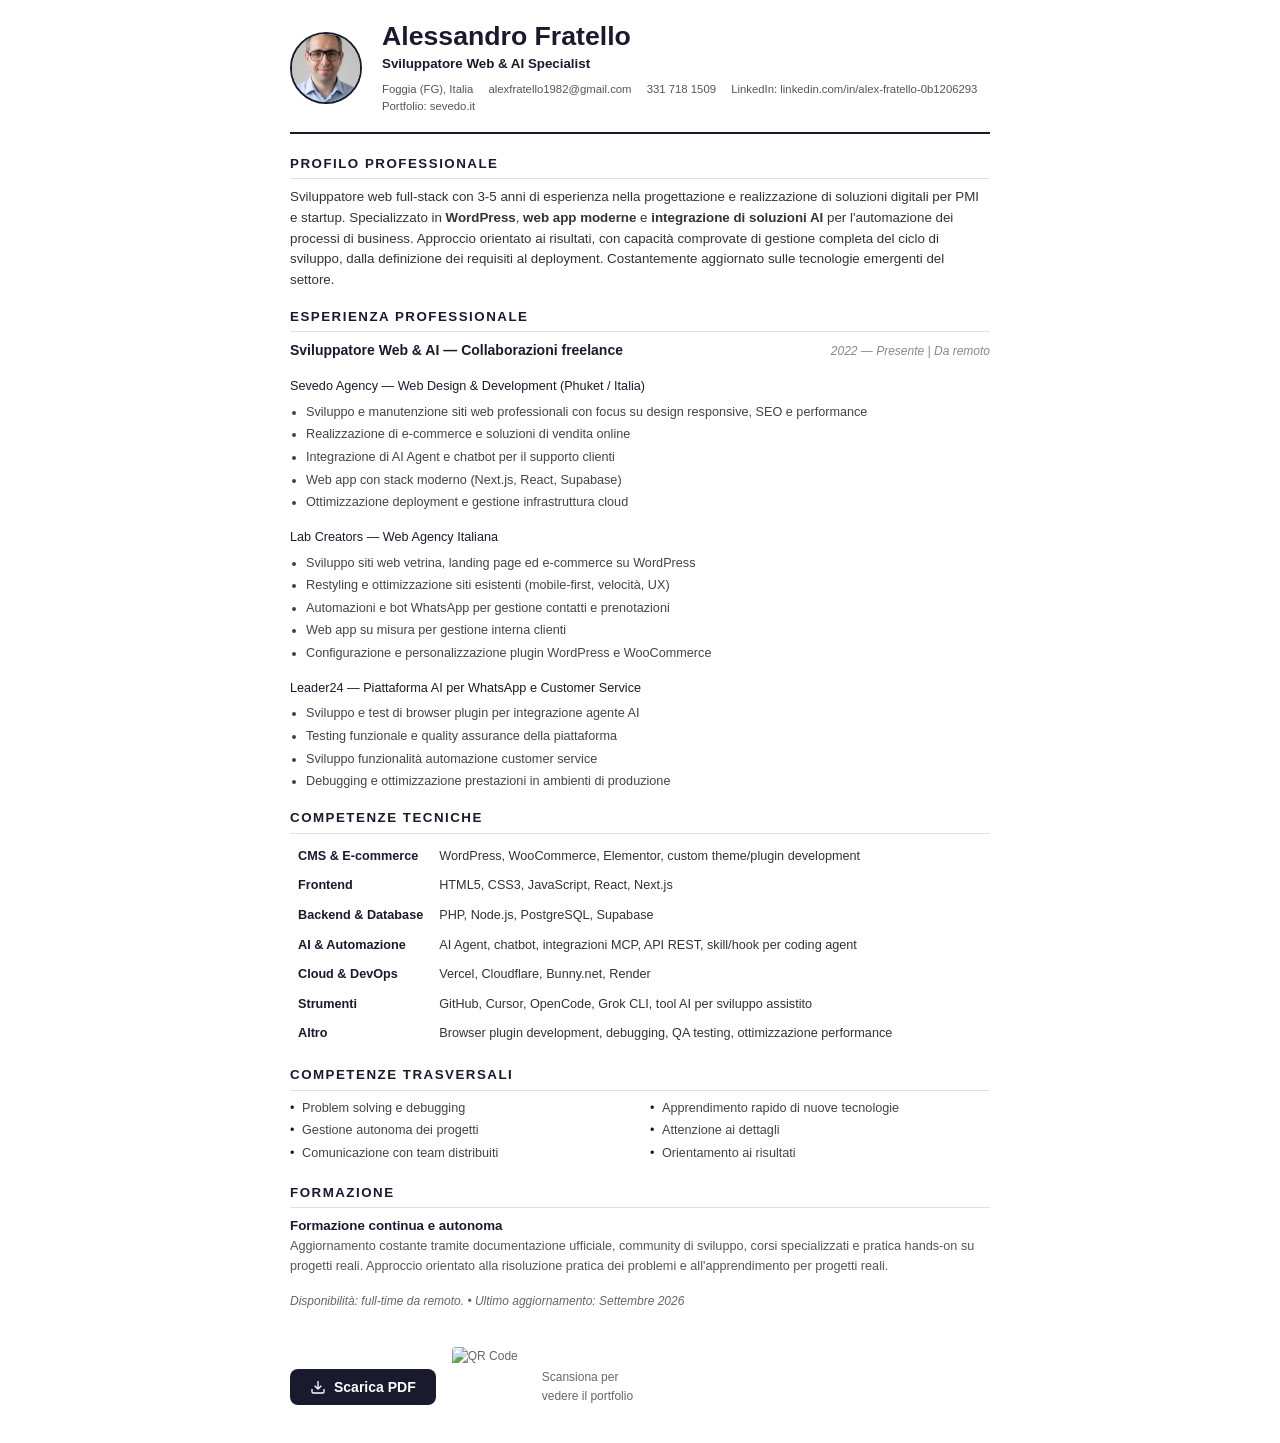
==== alessandro_fratello/index.html @ cdcc9c7d "Restructure repo to match server directory layout" ====
<!DOCTYPE html>
<html lang="it">
<head>
    <meta charset="UTF-8">
    <meta name="viewport" content="width=device-width, initial-scale=1.0">
    <title>CV — Alessandro Fratello</title>
    <link rel="icon" href="data:image/svg+xml,<svg xmlns='http://www.w3.org/2000/svg' viewBox='0 0 100 100'><circle cx='50' cy='50' r='46' fill='%2313273f'/><text x='50' y='58' text-anchor='middle' font-family='system-ui,sans-serif' font-size='36' font-weight='700' fill='%23f8fafc'>AF</text></svg>">
    <style>
        @page { margin: 1.5cm; size: A4; }
        * { margin: 0; padding: 0; box-sizing: border-box; }

        body {
            font-family: -apple-system, BlinkMacSystemFont, 'Segoe UI', Inter, Roboto, sans-serif;
            font-size: 10.5pt;
            line-height: 1.55;
            color: #1a1a2e;
            background: #fff;
        }

        .page {
            max-width: 700px;
            margin: 0 auto;
            padding: 20px 0;
        }

        /* Header */
        .header {
            display: flex;
            align-items: center;
            gap: 20px;
            margin-bottom: 20px;
            padding-bottom: 16px;
            border-bottom: 2px solid #1a1a2e;
        }

        .header-photo {
            width: 72px;
            height: 72px;
            border-radius: 50%;
            object-fit: cover;
            border: 2px solid #1a1a2e;
            flex-shrink: 0;
        }

        .header-info h1 {
            font-size: 20pt;
            font-weight: 700;
            color: #1a1a2e;
            line-height: 1.2;
        }

        .header-info .role {
            font-size: 10pt;
            color: #1a1a2e;
            font-weight: 600;
            margin-top: 2px;
        }

        .header-info .contact {
            font-size: 8.5pt;
            color: #555;
            margin-top: 6px;
        }

        .header-info .contact span {
            margin-right: 12px;
        }

        /* Section */
        .section {
            margin-bottom: 16px;
        }

        .section-title {
            font-size: 10pt;
            font-weight: 700;
            text-transform: uppercase;
            letter-spacing: 1.5px;
            color: #1a1a2e;
            margin-bottom: 8px;
            padding-bottom: 4px;
            border-bottom: 1px solid #e0e0e0;
        }

        /* Profile */
        .profile {
            font-size: 10pt;
            color: #333;
        }

        /* Experience */
        .exp-item {
            margin-bottom: 14px;
        }

        .exp-header {
            display: flex;
            justify-content: space-between;
            align-items: baseline;
            flex-wrap: wrap;
        }

        .exp-title {
            font-size: 10.5pt;
            font-weight: 600;
            color: #1a1a2e;
        }

        .exp-date {
            font-size: 9pt;
            color: #888;
            font-style: italic;
        }

        .exp-company {
            font-size: 9.5pt;
            color: #1a1a2e;
            font-weight: 500;
            margin-top: 1px;
        }

        .exp-desc {
            margin-top: 6px;
        }

        .exp-desc li {
            font-size: 9.5pt;
            color: #444;
            margin-bottom: 3px;
            margin-left: 16px;
        }

        /* Skills */
        .skills-table {
            width: 100%;
            border-collapse: collapse;
            font-size: 9.5pt;
        }

        .skills-table td {
            padding: 5px 8px;
            vertical-align: top;
        }

        .skills-table td:first-child {
            font-weight: 600;
            color: #1a1a2e;
            width: 140px;
            white-space: nowrap;
        }

        .skills-table td:last-child {
            color: #333;
        }

        /* Soft skills */
        .soft-list {
            list-style: none;
            columns: 2;
            column-gap: 20px;
        }

        .soft-list li {
            font-size: 9.5pt;
            color: #444;
            margin-bottom: 3px;
            padding-left: 12px;
            position: relative;
        }

        .soft-list li::before {
            content: "•";
            color: #1a1a2e;
            position: absolute;
            left: 0;
        }

        /* Education */
        .edu-item {
            margin-bottom: 6px;
        }

        .edu-title {
            font-size: 10pt;
            font-weight: 600;
            color: #1a1a2e;
        }

        .edu-desc {
            font-size: 9.5pt;
            color: #555;
        }

        /* Notes */
        .notes {
            font-size: 9pt;
            color: #666;
            font-style: italic;
            margin-top: 12px;
        }

        @media print {
            body { background: #fff; }
            .page { padding: 0; }
            .no-print { display: none !important; }
        }

        .download-bar {
            max-width: 700px;
            margin: 0 auto;
            padding: 16px 0;
            display: flex;
            align-items: center;
            gap: 16px;
            flex-wrap: wrap;
        }
        .btn-download {
            display: inline-flex;
            align-items: center;
            gap: 8px;
            padding: 10px 20px;
            background: #1a1a2e;
            color: #fff;
            border: none;
            border-radius: 8px;
            font-size: 14px;
            font-weight: 600;
            cursor: pointer;
            transition: background .2s;
        }
        .btn-download:hover { background: #333; }
        .btn-download svg { width: 16px; height: 16px; }
        .qr-box {
            display: flex;
            align-items: center;
            gap: 10px;
            font-size: 12px;
            color: #666;
        }
        .qr-box img { width: 80px; height: 80px; border-radius: 4px; }
    </style>
</head>
<body>
    <div class="page">

        <!-- Header -->
        <div class="header">
            <img src="foto_alex_sq.jpg" alt="Alessandro Fratello" class="header-photo">
            <div class="header-info">
                <h1>Alessandro Fratello</h1>
                <div class="role">Sviluppatore Web & AI Specialist</div>
                <div class="contact">
                    <span>Foggia (FG), Italia</span>
                    <span>alexfratello1982@gmail.com</span>
                    <span>331 718 1509</span>
                    <span>LinkedIn: linkedin.com/in/alex-fratello-0b1206293</span>
                    <span>Portfolio: sevedo.it</span>
                </div>
            </div>
        </div>

        <!-- Profile -->
        <div class="section">
            <div class="section-title">Profilo Professionale</div>
            <div class="profile">
                Sviluppatore web full-stack con 3-5 anni di esperienza nella progettazione e realizzazione di soluzioni digitali per PMI e startup. Specializzato in <strong>WordPress</strong>, <strong>web app moderne</strong> e <strong>integrazione di soluzioni AI</strong> per l'automazione dei processi di business. Approccio orientato ai risultati, con capacità comprovate di gestione completa del ciclo di sviluppo, dalla definizione dei requisiti al deployment. Costantemente aggiornato sulle tecnologie emergenti del settore.
            </div>
        </div>

        <!-- Experience -->
        <div class="section">
            <div class="section-title">Esperienza Professionale</div>

            <div class="exp-item">
                <div class="exp-header">
                    <div class="exp-title">Sviluppatore Web & AI — Collaborazioni freelance</div>
                    <div class="exp-date">2022 — Presente | Da remoto</div>
                </div>
            </div>

            <div class="exp-item">
                <div class="exp-header">
                    <div class="exp-company">Sevedo Agency — Web Design & Development (Phuket / Italia)</div>
                </div>
                <ul class="exp-desc">
                    <li>Sviluppo e manutenzione siti web professionali con focus su design responsive, SEO e performance</li>
                    <li>Realizzazione di e-commerce e soluzioni di vendita online</li>
                    <li>Integrazione di AI Agent e chatbot per il supporto clienti</li>
                    <li>Web app con stack moderno (Next.js, React, Supabase)</li>
                    <li>Ottimizzazione deployment e gestione infrastruttura cloud</li>
                </ul>
            </div>

            <div class="exp-item">
                <div class="exp-header">
                    <div class="exp-company">Lab Creators — Web Agency Italiana</div>
                </div>
                <ul class="exp-desc">
                    <li>Sviluppo siti web vetrina, landing page ed e-commerce su WordPress</li>
                    <li>Restyling e ottimizzazione siti esistenti (mobile-first, velocità, UX)</li>
                    <li>Automazioni e bot WhatsApp per gestione contatti e prenotazioni</li>
                    <li>Web app su misura per gestione interna clienti</li>
                    <li>Configurazione e personalizzazione plugin WordPress e WooCommerce</li>
                </ul>
            </div>

            <div class="exp-item">
                <div class="exp-header">
                    <div class="exp-company">Leader24 — Piattaforma AI per WhatsApp e Customer Service</div>
                </div>
                <ul class="exp-desc">
                    <li>Sviluppo e test di browser plugin per integrazione agente AI</li>
                    <li>Testing funzionale e quality assurance della piattaforma</li>
                    <li>Sviluppo funzionalità automazione customer service</li>
                    <li>Debugging e ottimizzazione prestazioni in ambienti di produzione</li>
                </ul>
            </div>
        </div>

        <!-- Skills -->
        <div class="section">
            <div class="section-title">Competenze Tecniche</div>
            <table class="skills-table">
                <tr>
                    <td>CMS & E-commerce</td>
                    <td>WordPress, WooCommerce, Elementor, custom theme/plugin development</td>
                </tr>
                <tr>
                    <td>Frontend</td>
                    <td>HTML5, CSS3, JavaScript, React, Next.js</td>
                </tr>
                <tr>
                    <td>Backend & Database</td>
                    <td>PHP, Node.js, PostgreSQL, Supabase</td>
                </tr>
                <tr>
                    <td>AI & Automazione</td>
                    <td>AI Agent, chatbot, integrazioni MCP, API REST, skill/hook per coding agent</td>
                </tr>
                <tr>
                    <td>Cloud & DevOps</td>
                    <td>Vercel, Cloudflare, Bunny.net, Render</td>
                </tr>
                <tr>
                    <td>Strumenti</td>
                    <td>GitHub, Cursor, OpenCode, Grok CLI, tool AI per sviluppo assistito</td>
                </tr>
                <tr>
                    <td>Altro</td>
                    <td>Browser plugin development, debugging, QA testing, ottimizzazione performance</td>
                </tr>
            </table>
        </div>

        <!-- Soft Skills -->
        <div class="section">
            <div class="section-title">Competenze Trasversali</div>
            <ul class="soft-list">
                <li>Problem solving e debugging</li>
                <li>Gestione autonoma dei progetti</li>
                <li>Comunicazione con team distribuiti</li>
                <li>Apprendimento rapido di nuove tecnologie</li>
                <li>Attenzione ai dettagli</li>
                <li>Orientamento ai risultati</li>
            </ul>
        </div>

        <!-- Education -->
        <div class="section">
            <div class="section-title">Formazione</div>
            <div class="edu-item">
                <div class="edu-title">Formazione continua e autonoma</div>
                <div class="edu-desc">Aggiornamento costante tramite documentazione ufficiale, community di sviluppo, corsi specializzati e pratica hands-on su progetti reali. Approccio orientato alla risoluzione pratica dei problemi e all'apprendimento per progetti reali.</div>
            </div>
        </div>

        <!-- Notes -->
        <div class="notes">
            Disponibilità: full-time da remoto. &bull; Ultimo aggiornamento: Settembre 2026
        </div>

    </div>

    <!-- Download bar + QR (no-print) -->
    <div class="download-bar no-print">
        <button class="btn-download" onclick="window.print()">
            <svg viewBox="0 0 24 24" fill="none" stroke="currentColor" stroke-width="2"><path d="M21 15v4a2 2 0 01-2 2H5a2 2 0 01-2-2v-4"/><polyline points="7 10 12 15 17 10"/><line x1="12" y1="15" x2="12" y2="3"/></svg>
            Scarica PDF
        </button>
        <div class="qr-box">
            <img id="qr-img" src="" alt="QR Code">
            <span>Scansiona per<br>vedere il portfolio</span>
        </div>
    </div>

    <script>
    // QR points to portfolio for online version
    document.getElementById('qr-img').src =
        'https://api.qrserver.com/v1/create-qr-code/?size=160x160&data=' + encodeURIComponent('https://cv.labcreators.it/alessandro_fratello/');
    </script>
</body>
</html>
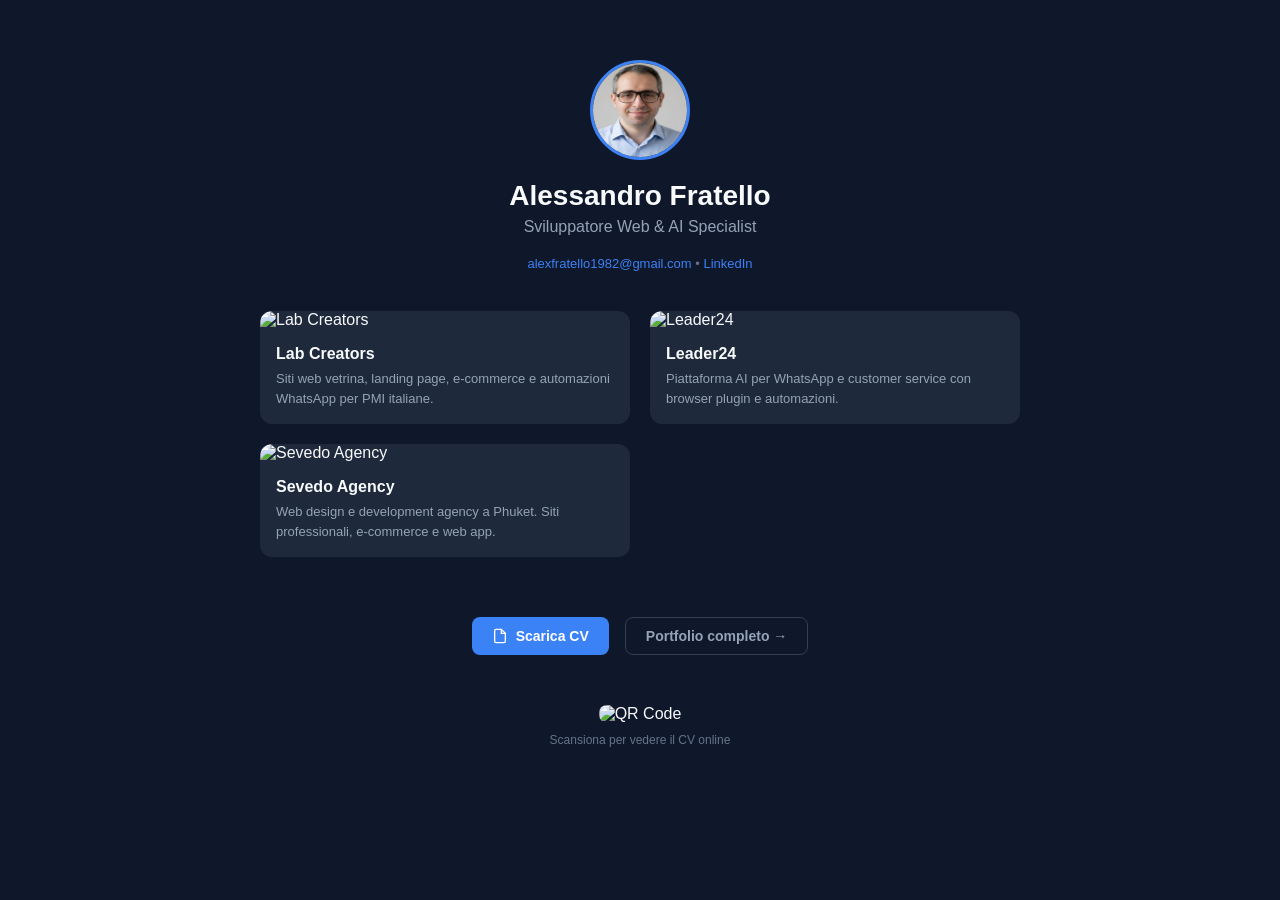
==== commit e68f2158: "Recreate portfolio landing page" ====
--- a/alessandro_fratello/index.html
+++ b/alessandro_fratello/index.html
@@ -3,400 +3,179 @@
 <head>
     <meta charset="UTF-8">
     <meta name="viewport" content="width=device-width, initial-scale=1.0">
-    <title>CV — Alessandro Fratello</title>
+    <title>Alessandro Fratello — Portfolio</title>
     <link rel="icon" href="data:image/svg+xml,<svg xmlns='http://www.w3.org/2000/svg' viewBox='0 0 100 100'><circle cx='50' cy='50' r='46' fill='%2313273f'/><text x='50' y='58' text-anchor='middle' font-family='system-ui,sans-serif' font-size='36' font-weight='700' fill='%23f8fafc'>AF</text></svg>">
     <style>
-        @page { margin: 1.5cm; size: A4; }
         * { margin: 0; padding: 0; box-sizing: border-box; }
-
         body {
             font-family: -apple-system, BlinkMacSystemFont, 'Segoe UI', Inter, Roboto, sans-serif;
-            font-size: 10.5pt;
-            line-height: 1.55;
-            color: #1a1a2e;
-            background: #fff;
+            background: #0f172a;
+            color: #f8fafc;
+            min-height: 100vh;
         }
-
-        .page {
-            max-width: 700px;
-            margin: 0 auto;
-            padding: 20px 0;
+        .hero {
+            text-align: center;
+            padding: 60px 20px 40px;
         }
-
-        /* Header */
-        .header {
-            display: flex;
-            align-items: center;
-            gap: 20px;
-            margin-bottom: 20px;
-            padding-bottom: 16px;
-            border-bottom: 2px solid #1a1a2e;
-        }
-
-        .header-photo {
-            width: 72px;
-            height: 72px;
+        .hero img {
+            width: 100px;
+            height: 100px;
             border-radius: 50%;
-            object-fit: cover;
-            border: 2px solid #1a1a2e;
-            flex-shrink: 0;
-        }
-
-        .header-info h1 {
-            font-size: 20pt;
-            font-weight: 700;
-            color: #1a1a2e;
-            line-height: 1.2;
-        }
-
-        .header-info .role {
-            font-size: 10pt;
-            color: #1a1a2e;
-            font-weight: 600;
-            margin-top: 2px;
-        }
-
-        .header-info .contact {
-            font-size: 8.5pt;
-            color: #555;
-            margin-top: 6px;
-        }
-
-        .header-info .contact span {
-            margin-right: 12px;
-        }
-
-        /* Section */
-        .section {
+            border: 3px solid #3b82f6;
             margin-bottom: 16px;
         }
-
-        .section-title {
-            font-size: 10pt;
+        .hero h1 {
+            font-size: 28px;
             font-weight: 700;
-            text-transform: uppercase;
-            letter-spacing: 1.5px;
-            color: #1a1a2e;
-            margin-bottom: 8px;
-            padding-bottom: 4px;
-            border-bottom: 1px solid #e0e0e0;
-        }
-
-        /* Profile */
-        .profile {
-            font-size: 10pt;
-            color: #333;
-        }
-
-        /* Experience */
-        .exp-item {
-            margin-bottom: 14px;
-        }
-
-        .exp-header {
-            display: flex;
-            justify-content: space-between;
-            align-items: baseline;
-            flex-wrap: wrap;
-        }
-
-        .exp-title {
-            font-size: 10.5pt;
-            font-weight: 600;
-            color: #1a1a2e;
-        }
-
-        .exp-date {
-            font-size: 9pt;
-            color: #888;
-            font-style: italic;
-        }
-
-        .exp-company {
-            font-size: 9.5pt;
-            color: #1a1a2e;
-            font-weight: 500;
-            margin-top: 1px;
-        }
-
-        .exp-desc {
-            margin-top: 6px;
-        }
-
-        .exp-desc li {
-            font-size: 9.5pt;
-            color: #444;
-            margin-bottom: 3px;
-            margin-left: 16px;
-        }
-
-        /* Skills */
-        .skills-table {
-            width: 100%;
-            border-collapse: collapse;
-            font-size: 9.5pt;
-        }
-
-        .skills-table td {
-            padding: 5px 8px;
-            vertical-align: top;
-        }
-
-        .skills-table td:first-child {
-            font-weight: 600;
-            color: #1a1a2e;
-            width: 140px;
-            white-space: nowrap;
-        }
-
-        .skills-table td:last-child {
-            color: #333;
-        }
-
-        /* Soft skills */
-        .soft-list {
-            list-style: none;
-            columns: 2;
-            column-gap: 20px;
-        }
-
-        .soft-list li {
-            font-size: 9.5pt;
-            color: #444;
-            margin-bottom: 3px;
-            padding-left: 12px;
-            position: relative;
-        }
-
-        .soft-list li::before {
-            content: "•";
-            color: #1a1a2e;
-            position: absolute;
-            left: 0;
-        }
-
-        /* Education */
-        .edu-item {
             margin-bottom: 6px;
         }
-
-        .edu-title {
-            font-size: 10pt;
-            font-weight: 600;
-            color: #1a1a2e;
+        .hero .role {
+            font-size: 16px;
+            color: #94a3b8;
+            margin-bottom: 20px;
         }
-
-        .edu-desc {
-            font-size: 9.5pt;
-            color: #555;
+        .hero .contact {
+            font-size: 13px;
+            color: #64748b;
         }
-
-        /* Notes */
-        .notes {
-            font-size: 9pt;
-            color: #666;
-            font-style: italic;
-            margin-top: 12px;
+        .hero .contact a {
+            color: #3b82f6;
+            text-decoration: none;
         }
-
-        @media print {
-            body { background: #fff; }
-            .page { padding: 0; }
-            .no-print { display: none !important; }
+        .projects {
+            max-width: 800px;
+            margin: 0 auto;
+            padding: 0 20px 40px;
+            display: grid;
+            grid-template-columns: 1fr;
+            gap: 20px;
         }
-
-        .download-bar {
-            max-width: 700px;
-            margin: 0 auto;
-            padding: 16px 0;
+        .card {
+            background: #1e293b;
+            border-radius: 12px;
+            overflow: hidden;
+            transition: transform .2s;
+        }
+        .card:hover { transform: translateY(-4px); }
+        .card img {
+            width: 100%;
+            height: 200px;
+            object-fit: cover;
+        }
+        .card-body {
+            padding: 16px;
+        }
+        .card-body h3 {
+            font-size: 16px;
+            margin-bottom: 6px;
+        }
+        .card-body p {
+            font-size: 13px;
+            color: #94a3b8;
+            line-height: 1.5;
+        }
+        .links {
+            text-align: center;
+            padding: 20px;
             display: flex;
-            align-items: center;
+            justify-content: center;
             gap: 16px;
             flex-wrap: wrap;
         }
-        .btn-download {
+        .links a {
             display: inline-flex;
             align-items: center;
             gap: 8px;
             padding: 10px 20px;
-            background: #1a1a2e;
+            background: #3b82f6;
             color: #fff;
-            border: none;
             border-radius: 8px;
+            text-decoration: none;
             font-size: 14px;
             font-weight: 600;
-            cursor: pointer;
             transition: background .2s;
         }
-        .btn-download:hover { background: #333; }
-        .btn-download svg { width: 16px; height: 16px; }
-        .qr-box {
-            display: flex;
-            align-items: center;
-            gap: 10px;
+        .links a:hover { background: #2563eb; }
+        .links a.secondary {
+            background: transparent;
+            border: 1px solid #334155;
+            color: #94a3b8;
+        }
+        .links a.secondary:hover {
+            border-color: #3b82f6;
+            color: #f8fafc;
+        }
+        .qr-section {
+            text-align: center;
+            padding: 30px 20px 60px;
+        }
+        .qr-section img {
+            width: 120px;
+            height: 120px;
+            border-radius: 8px;
+            margin-bottom: 10px;
+        }
+        .qr-section p {
             font-size: 12px;
-            color: #666;
+            color: #64748b;
         }
-        .qr-box img { width: 80px; height: 80px; border-radius: 4px; }
+        @media (min-width: 600px) {
+            .projects { grid-template-columns: 1fr 1fr; }
+        }
     </style>
 </head>
 <body>
-    <div class="page">
 
-        <!-- Header -->
-        <div class="header">
-            <img src="foto_alex_sq.jpg" alt="Alessandro Fratello" class="header-photo">
-            <div class="header-info">
-                <h1>Alessandro Fratello</h1>
-                <div class="role">Sviluppatore Web & AI Specialist</div>
-                <div class="contact">
-                    <span>Foggia (FG), Italia</span>
-                    <span>alexfratello1982@gmail.com</span>
-                    <span>331 718 1509</span>
-                    <span>LinkedIn: linkedin.com/in/alex-fratello-0b1206293</span>
-                    <span>Portfolio: sevedo.it</span>
-                </div>
-            </div>
-        </div>
-
-        <!-- Profile -->
-        <div class="section">
-            <div class="section-title">Profilo Professionale</div>
-            <div class="profile">
-                Sviluppatore web full-stack con 3-5 anni di esperienza nella progettazione e realizzazione di soluzioni digitali per PMI e startup. Specializzato in <strong>WordPress</strong>, <strong>web app moderne</strong> e <strong>integrazione di soluzioni AI</strong> per l'automazione dei processi di business. Approccio orientato ai risultati, con capacità comprovate di gestione completa del ciclo di sviluppo, dalla definizione dei requisiti al deployment. Costantemente aggiornato sulle tecnologie emergenti del settore.
-            </div>
-        </div>
-
-        <!-- Experience -->
-        <div class="section">
-            <div class="section-title">Esperienza Professionale</div>
-
-            <div class="exp-item">
-                <div class="exp-header">
-                    <div class="exp-title">Sviluppatore Web & AI — Collaborazioni freelance</div>
-                    <div class="exp-date">2022 — Presente | Da remoto</div>
-                </div>
-            </div>
-
-            <div class="exp-item">
-                <div class="exp-header">
-                    <div class="exp-company">Sevedo Agency — Web Design & Development (Phuket / Italia)</div>
-                </div>
-                <ul class="exp-desc">
-                    <li>Sviluppo e manutenzione siti web professionali con focus su design responsive, SEO e performance</li>
-                    <li>Realizzazione di e-commerce e soluzioni di vendita online</li>
-                    <li>Integrazione di AI Agent e chatbot per il supporto clienti</li>
-                    <li>Web app con stack moderno (Next.js, React, Supabase)</li>
-                    <li>Ottimizzazione deployment e gestione infrastruttura cloud</li>
-                </ul>
-            </div>
-
-            <div class="exp-item">
-                <div class="exp-header">
-                    <div class="exp-company">Lab Creators — Web Agency Italiana</div>
-                </div>
-                <ul class="exp-desc">
-                    <li>Sviluppo siti web vetrina, landing page ed e-commerce su WordPress</li>
-                    <li>Restyling e ottimizzazione siti esistenti (mobile-first, velocità, UX)</li>
-                    <li>Automazioni e bot WhatsApp per gestione contatti e prenotazioni</li>
-                    <li>Web app su misura per gestione interna clienti</li>
-                    <li>Configurazione e personalizzazione plugin WordPress e WooCommerce</li>
-                </ul>
-            </div>
-
-            <div class="exp-item">
-                <div class="exp-header">
-                    <div class="exp-company">Leader24 — Piattaforma AI per WhatsApp e Customer Service</div>
-                </div>
-                <ul class="exp-desc">
-                    <li>Sviluppo e test di browser plugin per integrazione agente AI</li>
-                    <li>Testing funzionale e quality assurance della piattaforma</li>
-                    <li>Sviluppo funzionalità automazione customer service</li>
-                    <li>Debugging e ottimizzazione prestazioni in ambienti di produzione</li>
-                </ul>
-            </div>
-        </div>
-
-        <!-- Skills -->
-        <div class="section">
-            <div class="section-title">Competenze Tecniche</div>
-            <table class="skills-table">
-                <tr>
-                    <td>CMS & E-commerce</td>
-                    <td>WordPress, WooCommerce, Elementor, custom theme/plugin development</td>
-                </tr>
-                <tr>
-                    <td>Frontend</td>
-                    <td>HTML5, CSS3, JavaScript, React, Next.js</td>
-                </tr>
-                <tr>
-                    <td>Backend & Database</td>
-                    <td>PHP, Node.js, PostgreSQL, Supabase</td>
-                </tr>
-                <tr>
-                    <td>AI & Automazione</td>
-                    <td>AI Agent, chatbot, integrazioni MCP, API REST, skill/hook per coding agent</td>
-                </tr>
-                <tr>
-                    <td>Cloud & DevOps</td>
-                    <td>Vercel, Cloudflare, Bunny.net, Render</td>
-                </tr>
-                <tr>
-                    <td>Strumenti</td>
-                    <td>GitHub, Cursor, OpenCode, Grok CLI, tool AI per sviluppo assistito</td>
-                </tr>
-                <tr>
-                    <td>Altro</td>
-                    <td>Browser plugin development, debugging, QA testing, ottimizzazione performance</td>
-                </tr>
-            </table>
-        </div>
-
-        <!-- Soft Skills -->
-        <div class="section">
-            <div class="section-title">Competenze Trasversali</div>
-            <ul class="soft-list">
-                <li>Problem solving e debugging</li>
-                <li>Gestione autonoma dei progetti</li>
-                <li>Comunicazione con team distribuiti</li>
-                <li>Apprendimento rapido di nuove tecnologie</li>
-                <li>Attenzione ai dettagli</li>
-                <li>Orientamento ai risultati</li>
-            </ul>
-        </div>
-
-        <!-- Education -->
-        <div class="section">
-            <div class="section-title">Formazione</div>
-            <div class="edu-item">
-                <div class="edu-title">Formazione continua e autonoma</div>
-                <div class="edu-desc">Aggiornamento costante tramite documentazione ufficiale, community di sviluppo, corsi specializzati e pratica hands-on su progetti reali. Approccio orientato alla risoluzione pratica dei problemi e all'apprendimento per progetti reali.</div>
-            </div>
-        </div>
-
-        <!-- Notes -->
-        <div class="notes">
-            Disponibilità: full-time da remoto. &bull; Ultimo aggiornamento: Settembre 2026
-        </div>
-
-    </div>
-
-    <!-- Download bar + QR (no-print) -->
-    <div class="download-bar no-print">
-        <button class="btn-download" onclick="window.print()">
-            <svg viewBox="0 0 24 24" fill="none" stroke="currentColor" stroke-width="2"><path d="M21 15v4a2 2 0 01-2 2H5a2 2 0 01-2-2v-4"/><polyline points="7 10 12 15 17 10"/><line x1="12" y1="15" x2="12" y2="3"/></svg>
-            Scarica PDF
-        </button>
-        <div class="qr-box">
-            <img id="qr-img" src="" alt="QR Code">
-            <span>Scansiona per<br>vedere il portfolio</span>
+    <div class="hero">
+        <img src="foto_alex_sq.jpg" alt="Alessandro Fratello">
+        <h1>Alessandro Fratello</h1>
+        <div class="role">Sviluppatore Web & AI Specialist</div>
+        <div class="contact">
+            <a href="mailto:alexfratello1982@gmail.com">alexfratello1982@gmail.com</a> &bull;
+            <a href="https://linkedin.com/in/alex-fratello-0b1206293" target="_blank">LinkedIn</a>
         </div>
     </div>
 
+    <div class="projects">
+        <div class="card">
+            <img src="screenshot_labcreators.jpg" alt="Lab Creators">
+            <div class="card-body">
+                <h3>Lab Creators</h3>
+                <p>Siti web vetrina, landing page, e-commerce e automazioni WhatsApp per PMI italiane.</p>
+            </div>
+        </div>
+        <div class="card">
+            <img src="screenshot_leader24.jpg" alt="Leader24">
+            <div class="card-body">
+                <h3>Leader24</h3>
+                <p>Piattaforma AI per WhatsApp e customer service con browser plugin e automazioni.</p>
+            </div>
+        </div>
+        <div class="card">
+            <img src="screenshot_sevedo.jpg" alt="Sevedo Agency">
+            <div class="card-body">
+                <h3>Sevedo Agency</h3>
+                <p>Web design e development agency a Phuket. Siti professionali, e-commerce e web app.</p>
+            </div>
+        </div>
+    </div>
+
+    <div class="links">
+        <a href="cv_alex.html">
+            <svg viewBox="0 0 24 24" fill="none" stroke="currentColor" stroke-width="2" width="16" height="16"><path d="M14 2H6a2 2 0 00-2 2v16a2 2 0 002 2h12a2 2 0 002-2V8z"/><polyline points="14 2 14 8 20 8"/></svg>
+            Scarica CV
+        </a>
+        <a href="https://sevedo.it" target="_blank" class="secondary">Portfolio completo →</a>
+    </div>
+
+    <div class="qr-section">
+        <img id="qr-img" src="" alt="QR Code">
+        <p>Scansiona per vedere il CV online</p>
+    </div>
+
     <script>
-    // QR points to portfolio for online version
     document.getElementById('qr-img').src =
-        'https://api.qrserver.com/v1/create-qr-code/?size=160x160&data=' + encodeURIComponent('https://cv.labcreators.it/alessandro_fratello/');
+        'https://api.qrserver.com/v1/create-qr-code/?size=240x240&data=' + encodeURIComponent('https://cv.labcreators.it/alessandro_fratello/');
     </script>
 </body>
 </html>
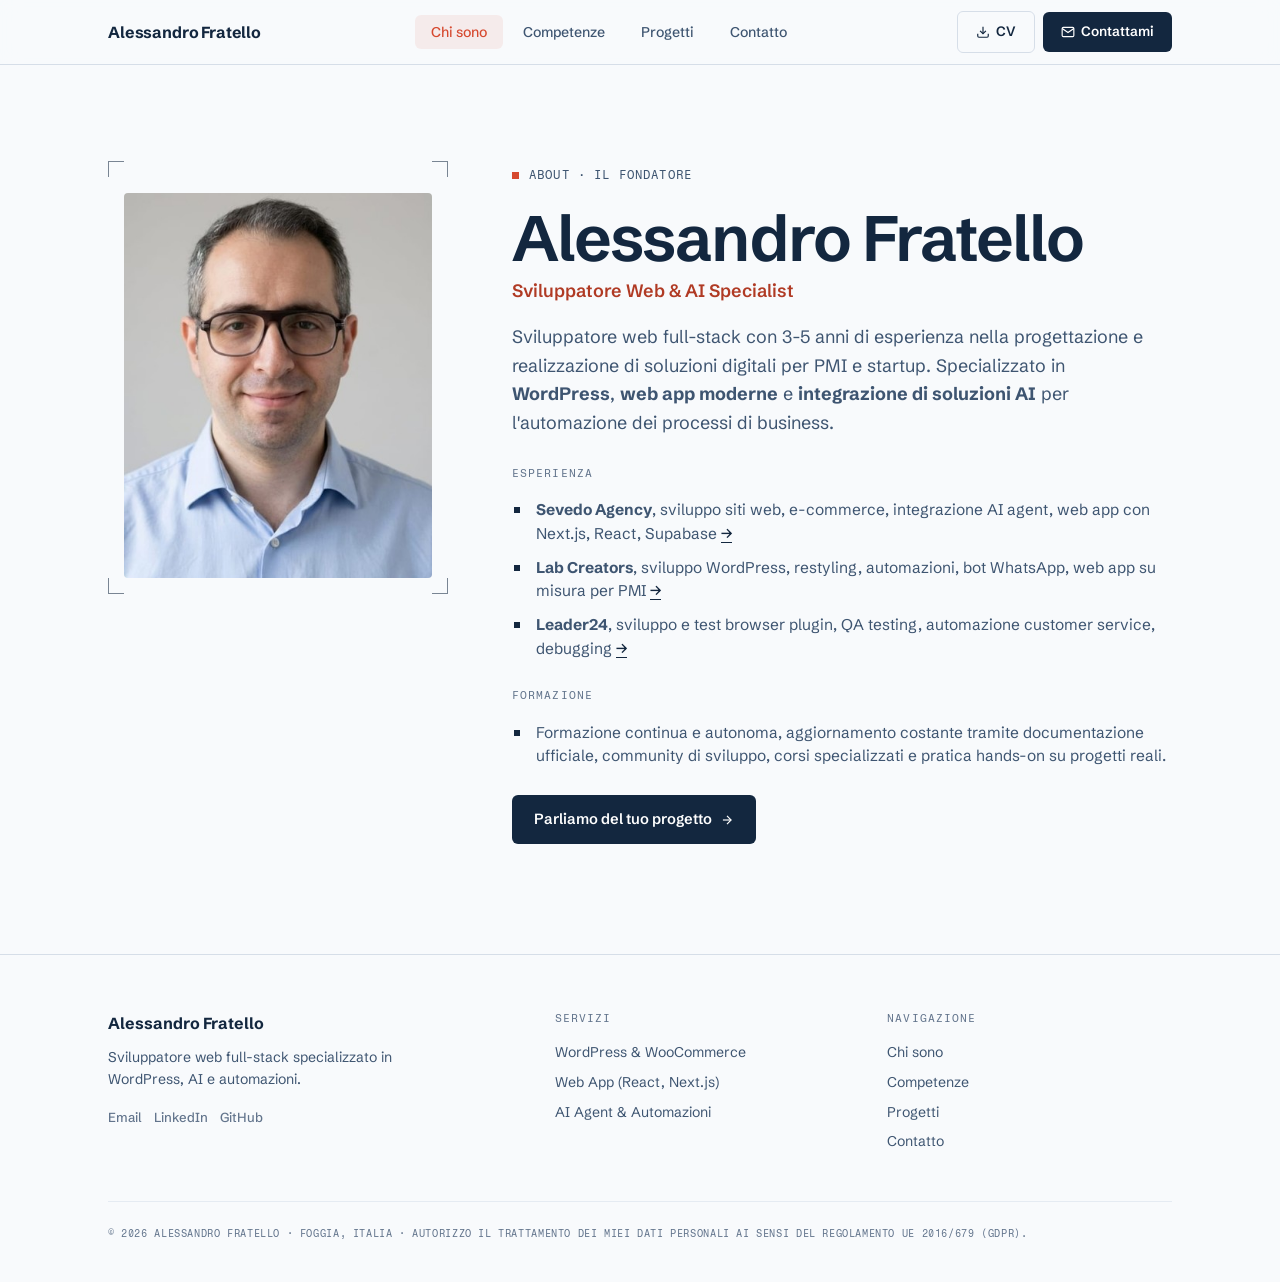
==== commit bf53a56d: "Replace with full portfolio page from export" ====
--- a/alessandro_fratello/index.html
+++ b/alessandro_fratello/index.html
@@ -3,179 +3,506 @@
 <head>
     <meta charset="UTF-8">
     <meta name="viewport" content="width=device-width, initial-scale=1.0">
-    <title>Alessandro Fratello — Portfolio</title>
+    <title>Alessandro Fratello | Sviluppatore Web &amp; AI</title>
+    <meta name="description" content="Sviluppatore web full-stack specializzato in WordPress, AI e automazioni. Portfolio e contatti.">
+    <meta name="keywords" content="sviluppatore web, WordPress, React, Next.js, AI, automazioni, freelance, Foggia, Italia">
+    <meta name="author" content="Alessandro Fratello">
+    <meta name="robots" content="index, follow">
+    <meta property="og:title" content="Alessandro Fratello | Sviluppatore Web & AI">
+    <meta property="og:description" content="Sviluppatore web full-stack specializzato in WordPress, AI e automazioni.">
+    <meta property="og:type" content="website">
+    <meta property="og:image" content="foto_alex_sq.jpg">
+    <meta property="og:locale" content="it_IT">
+    <meta name="twitter:card" content="summary">
+    <meta name="twitter:title" content="Alessandro Fratello | Sviluppatore Web & AI">
+    <meta name="twitter:description" content="Sviluppatore web full-stack specializzato in WordPress, AI e automazioni.">
     <link rel="icon" href="data:image/svg+xml,<svg xmlns='http://www.w3.org/2000/svg' viewBox='0 0 100 100'><circle cx='50' cy='50' r='46' fill='%2313273f'/><text x='50' y='58' text-anchor='middle' font-family='system-ui,sans-serif' font-size='36' font-weight='700' fill='%23f8fafc'>AF</text></svg>">
+    <script type="application/ld+json">
+    {
+        "@context": "https://schema.org",
+        "@type": "Person",
+        "name": "Alessandro Fratello",
+        "jobTitle": "Sviluppatore Web & AI Specialist",
+        "email": "alexfratello1982@gmail.com",
+        "telephone": "+393317181509",
+        "address": { "@type": "PostalAddress", "addressLocality": "Foggia", "addressCountry": "IT" },
+        "sameAs": [
+            "https://linkedin.com/in/alex-fratello-0b1206293",
+            "https://github.com/Alexfrate"
+        ]
+    }
+    </script>
+    <link rel="preconnect" href="https://fonts.googleapis.com">
+    <link rel="preconnect" href="https://fonts.gstatic.com" crossorigin>
+    <link href="https://fonts.googleapis.com/css2?family=Fragment+Mono:ital@0;1&family=Schibsted+Grotesk:ital,wght@0,400..900;1,400..900&display=swap" rel="stylesheet">
     <style>
-        * { margin: 0; padding: 0; box-sizing: border-box; }
-        body {
-            font-family: -apple-system, BlinkMacSystemFont, 'Segoe UI', Inter, Roboto, sans-serif;
-            background: #0f172a;
-            color: #f8fafc;
-            min-height: 100vh;
+        *{margin:0;padding:0;box-sizing:border-box}
+        :root{
+            --paper:#f8fafc;--paper-2:#eef2f7;--ink:#13273f;--ink-deep:#0c1a2c;
+            --ink-soft:#3e5571;--ink-mute:#62748c;--hair:#d6dee8;--hair-soft:#e5ebf2;
+            --verm:#d6492f;--verm-dark:#b03a24;
+            --sans:'Schibsted Grotesk',system-ui,sans-serif;
+            --mono:'Fragment Mono',ui-monospace,'SF Mono',Menlo,monospace;
+            --radius:8px;--shadow:0 1px 3px rgba(0,0,0,.06),0 1px 2px rgba(0,0,0,.04)
         }
-        .hero {
-            text-align: center;
-            padding: 60px 20px 40px;
+        html{scroll-behavior:smooth}
+        body{background:var(--paper);color:var(--ink);font-family:var(--sans);line-height:1.55;-webkit-font-smoothing:antialiased}
+        ::selection{background:var(--verm);color:#fff}
+
+        /* NAV */
+        .nav{position:sticky;top:0;z-index:100;background:rgba(248,250,252,.88);backdrop-filter:blur(10px);border-bottom:1px solid var(--hair)}
+        .nav-inner{max-width:1120px;margin:0 auto;padding:0 28px;display:flex;align-items:center;justify-content:space-between;height:64px}
+        .nav-brand{font-weight:700;font-size:1rem;color:var(--ink);text-decoration:none;letter-spacing:-.01em}
+        .nav-tabs{display:flex;gap:4px}
+        .nav-tab{padding:8px 16px;font-size:.88rem;font-weight:500;color:var(--ink-soft);text-decoration:none;border-radius:6px;transition:all .2s;cursor:pointer;border:none;background:none;font-family:var(--sans)}
+        .nav-tab:hover{color:var(--ink);background:var(--hair-soft)}
+        .nav-tab.active{color:var(--verm);background:rgba(214,73,47,.08)}
+        .nav-cta{display:inline-flex;align-items:center;gap:6px;padding:9px 18px;font-size:.85rem;font-weight:600;color:#fff;background:var(--ink);border:none;border-radius:6px;text-decoration:none;transition:all .2s;font-family:var(--sans)}
+        .nav-cta:hover{background:var(--ink-deep);transform:translateY(-1px)}
+        .nav-cv{display:inline-flex;align-items:center;gap:6px;padding:9px 18px;font-size:.85rem;font-weight:600;color:var(--ink);background:none;border:1.5px solid var(--hair);border-radius:6px;text-decoration:none;transition:all .2s;font-family:var(--sans)}
+        .nav-cv:hover{border-color:var(--ink);background:var(--hair-soft)}
+        .nav-actions{display:flex;align-items:center;gap:8px}
+        .nav-hamburger{display:none;background:none;border:none;cursor:pointer;padding:8px;color:var(--ink)}
+        .nav-hamburger svg{width:22px;height:22px}
+        .mobile-menu{display:none;position:fixed;top:64px;left:0;right:0;background:var(--paper);border-bottom:1px solid var(--hair);padding:16px 28px;z-index:99;flex-direction:column;gap:4px}
+        .mobile-menu.open{display:flex}
+        .mobile-menu .nav-tab{width:100%;text-align:left;padding:12px 16px;font-size:.95rem;border-radius:6px}
+        .mobile-menu .nav-tab.active{color:var(--verm);background:rgba(214,73,47,.08)}
+        .mobile-menu .mobile-actions{display:flex;gap:8px;margin-top:8px;padding-top:12px;border-top:1px solid var(--hair)}
+        .mobile-menu .mobile-actions a{flex:1}
+
+        /* CONTAINER */
+        .container{max-width:1120px;margin:0 auto;padding:0 28px}
+
+        /* TAB PANELS */
+        .tab-panel{display:none;padding:96px 0 110px}
+        .tab-panel.active{display:block}
+
+        /* EYEBROW */
+        .eyebrow{display:inline-flex;align-items:center;gap:10px;font-family:var(--mono);font-size:.72rem;font-weight:400;text-transform:uppercase;letter-spacing:.1em;color:var(--ink-soft)}
+        .eyebrow::before{content:"";width:7px;height:7px;background:var(--verm);align-self:center;flex:0 0 auto}
+
+        /* ABOUT GRID */
+        .about-grid{display:grid;grid-template-columns:340px 1fr;gap:64px;align-items:start}
+        .photo-wrap{position:relative;padding:16px;padding-top:32px}
+        .cmark{position:absolute;width:16px;height:16px;border:0 solid var(--ink);opacity:.55}
+        .cmark.tl{top:0;left:0;border-top-width:1.5px;border-left-width:1.5px}
+        .cmark.tr{top:0;right:0;border-top-width:1.5px;border-right-width:1.5px}
+        .cmark.bl{bottom:0;left:0;border-bottom-width:1.5px;border-left-width:1.5px}
+        .cmark.br{bottom:0;right:0;border-bottom-width:1.5px;border-right-width:1.5px}
+        .about-photo{width:100%;aspect-ratio:4/5;border-radius:4px;object-fit:cover;display:block}
+        .about-name{font-size:clamp(2.6rem,5.2vw,4rem);font-weight:650;letter-spacing:-.03em;color:var(--ink);line-height:1.02;margin-top:20px}
+        .about-role{font-size:1.12rem;color:var(--verm-dark);font-weight:600;margin-top:6px}
+        .about-lead{font-size:1.12rem;color:var(--ink-soft);line-height:1.6;margin-top:18px}
+        .about-sub{font-family:var(--mono);font-size:.68rem;font-weight:400;text-transform:uppercase;letter-spacing:.1em;color:var(--ink-mute);margin-top:28px}
+        .about-list{list-style:none;padding:0;margin-top:16px;display:flex;flex-direction:column;gap:11px}
+        .about-list li{position:relative;padding-left:24px;font-size:.97rem;color:var(--ink-soft);line-height:1.5}
+        .about-list li::before{content:"";position:absolute;left:2px;top:9px;width:6px;height:6px;background:var(--ink)}
+        .about-list a{color:var(--ink);font-weight:500;text-decoration:underline;text-underline-offset:3px}
+        .about-list a:hover{color:var(--verm-dark)}
+        .about-cta{display:inline-flex;align-items:center;gap:8px;margin-top:28px;padding:13px 22px;font-size:.92rem;font-weight:600;color:#fff;background:var(--ink);border:none;border-radius:6px;text-decoration:none;transition:all .2s;font-family:var(--sans)}
+        .about-cta:hover{background:var(--ink-deep);transform:translateY(-1px)}
+
+        /* SKILLS */
+        .skills-grid{display:grid;grid-template-columns:repeat(2,1fr);gap:20px}
+        .skill-card{background:var(--paper);border:1px solid var(--hair);border-radius:var(--radius);padding:24px}
+        .skill-card-header{display:flex;align-items:center;gap:10px;margin-bottom:18px}
+        .skill-card-icon{width:32px;height:32px;border-radius:6px;background:rgba(214,73,47,.08);display:flex;align-items:center;justify-content:center}
+        .skill-card-icon svg{width:16px;height:16px;color:var(--verm)}
+        .skill-card-title{font-size:.88rem;font-weight:600;color:var(--ink)}
+        .skill-bar{margin-bottom:12px}
+        .skill-bar:last-child{margin-bottom:0}
+        .skill-bar-header{display:flex;justify-content:space-between;font-size:.82rem;margin-bottom:5px}
+        .skill-bar-name{font-family:var(--mono);color:var(--ink);font-size:.8rem}
+        .skill-bar-level{color:var(--ink-mute);font-size:.75rem}
+        .skill-bar-track{height:6px;background:var(--hair-soft);border-radius:99px;overflow:hidden}
+        .skill-bar-fill{height:100%;background:linear-gradient(90deg,var(--verm),#b03a24);border-radius:99px}
+
+        /* PROJECTS */
+        .projects-grid{display:grid;grid-template-columns:repeat(auto-fill,minmax(280px,1fr));gap:20px}
+        .project-card{background:var(--paper);border:1px solid var(--hair);border-radius:var(--radius);overflow:hidden;transition:transform .2s,box-shadow .2s}
+        .project-card:hover{transform:translateY(-2px);box-shadow:0 4px 12px rgba(0,0,0,.08)}
+        .project-image{height:180px;overflow:hidden;position:relative;background:var(--paper-2)}
+        .project-image img{width:100%;height:100%;object-fit:cover;object-position:top}
+        .project-image::after{content:"";position:absolute;bottom:0;left:0;width:100%;height:40%;background:linear-gradient(to top,var(--paper),transparent)}
+        .project-body{padding:20px}
+        .project-body h3{font-weight:700;color:var(--ink);font-size:1.05rem;margin-bottom:4px}
+        .project-body p{font-size:.88rem;color:var(--ink-soft);margin-bottom:12px;line-height:1.6}
+        .project-tags{display:flex;flex-wrap:wrap;gap:5px}
+        .project-tags span{font-size:.72rem;font-family:var(--mono);padding:3px 9px;border-radius:6px;background:rgba(214,73,47,.08);color:var(--verm-dark);font-weight:400}
+
+        /* CONTACT */
+        .contact-section{background:var(--ink);padding:64px;border-radius:var(--radius);margin-top:0;color:var(--paper)}
+        .contact-grid{display:grid;grid-template-columns:1fr 1fr;gap:56px;align-items:start}
+        .contact-title{font-size:clamp(1.9rem,3.5vw,2.8rem);font-weight:650;color:var(--paper);line-height:1.05;letter-spacing:-.025em}
+        .contact-lead{color:rgba(248,250,252,.72);margin-top:16px;font-size:1.05rem;line-height:1.6}
+        .contact-socials{display:flex;gap:10px;margin-top:24px;flex-wrap:wrap}
+        .contact-socials a{display:inline-flex;align-items:center;gap:6px;padding:10px 16px;font-size:.82rem;font-weight:500;color:rgba(248,250,252,.82);background:rgba(248,250,252,.05);border:1px solid rgba(248,250,252,.18);border-radius:6px;text-decoration:none;transition:all .2s;font-family:var(--sans)}
+        .contact-socials a:hover{background:rgba(248,250,252,.12);color:var(--paper);transform:translateY(-1px)}
+        .contact-socials svg{width:14px;height:14px}
+        .form-card{border:1px solid rgba(248,250,252,.16);border-radius:10px;padding:30px;background:rgba(248,250,252,.035)}
+        .form-row{display:grid;grid-template-columns:1fr 1fr;gap:16px}
+        .field{margin-bottom:16px}
+        .field label{display:block;font-family:var(--mono);font-size:.66rem;letter-spacing:.08em;text-transform:uppercase;color:rgba(248,250,252,.7);margin-bottom:7px}
+        .field input,.field textarea{width:100%;padding:12px 14px;font-size:.92rem;font-family:var(--sans);color:var(--paper);background:rgba(248,250,252,.05);border:1px solid rgba(248,250,252,.18);border-radius:6px;outline:none;transition:border-color .2s}
+        .field input:focus,.field textarea:focus{border-color:rgba(195,228,255,.6);box-shadow:0 0 0 2px rgba(195,228,255,.15)}
+        .field textarea{resize:vertical;min-height:124px;line-height:1.5}
+        .btn-submit{padding:13px 22px;font-size:.92rem;font-weight:600;color:var(--paper);background:var(--ink);border:1px solid var(--hair);border-radius:6px;cursor:pointer;transition:all .2s;font-family:var(--sans)}
+        .btn-submit:hover{background:var(--ink-deep);transform:translateY(-1px)}
+        .form-foot{font-family:var(--mono);font-size:.66rem;letter-spacing:.03em;color:rgba(248,250,252,.5);margin-top:12px;text-align:center;line-height:1.6}
+        .form-confirm{display:flex;align-items:center;gap:8px;padding:12px 16px;border-radius:6px;background:rgba(34,197,94,.12);border:1px solid rgba(34,197,94,.3);color:#86efac;font-size:.88rem;margin-top:14px;font-family:var(--sans)}
+
+        /* FOOTER */
+        footer{padding:56px 0 40px;border-top:1px solid var(--hair)}
+        .footer-grid{display:grid;grid-template-columns:1.4fr 1fr 1fr;gap:48px}
+        .footer-name{font-weight:700;font-size:1rem;color:var(--ink);margin-bottom:10px}
+        .footer-tagline{font-size:.88rem;color:var(--ink-soft);line-height:1.6;max-width:320px}
+        .footer-socials{display:flex;gap:12px;margin-top:16px}
+        .footer-socials a{font-size:.82rem;font-weight:500;color:var(--ink-mute);text-decoration:none;transition:color .2s}
+        .footer-socials a:hover{color:var(--verm)}
+        footer h4{font-family:var(--mono);font-size:.68rem;font-weight:400;text-transform:uppercase;letter-spacing:.1em;color:var(--ink-mute);margin-bottom:14px}
+        footer ul{list-style:none;padding:0}
+        footer ul li{margin-bottom:8px}
+        footer ul li,footer ul a{font-size:.88rem;color:var(--ink-soft);text-decoration:none;transition:color .2s}
+        footer ul a:hover{color:var(--ink)}
+        .footer-copy{font-family:var(--mono);font-size:.64rem;letter-spacing:.06em;text-transform:uppercase;color:var(--ink-mute);margin-top:40px;padding-top:24px;border-top:1px solid var(--hair-soft)}
+
+        /* RESPONSIVE */
+        @media(max-width:980px){
+            .about-grid{grid-template-columns:1fr}
+            .photo-wrap{max-width:360px}
         }
-        .hero img {
-            width: 100px;
-            height: 100px;
-            border-radius: 50%;
-            border: 3px solid #3b82f6;
-            margin-bottom: 16px;
+        @media(max-width:860px){
+            .nav-tabs{display:none}
+            .nav-actions{display:none}
+            .nav-hamburger{display:flex}
+            .contact-grid{grid-template-columns:1fr}
+            .footer-grid{grid-template-columns:1fr 1fr}
         }
-        .hero h1 {
-            font-size: 28px;
-            font-weight: 700;
-            margin-bottom: 6px;
-        }
-        .hero .role {
-            font-size: 16px;
-            color: #94a3b8;
-            margin-bottom: 20px;
-        }
-        .hero .contact {
-            font-size: 13px;
-            color: #64748b;
-        }
-        .hero .contact a {
-            color: #3b82f6;
-            text-decoration: none;
-        }
-        .projects {
-            max-width: 800px;
-            margin: 0 auto;
-            padding: 0 20px 40px;
-            display: grid;
-            grid-template-columns: 1fr;
-            gap: 20px;
-        }
-        .card {
-            background: #1e293b;
-            border-radius: 12px;
-            overflow: hidden;
-            transition: transform .2s;
-        }
-        .card:hover { transform: translateY(-4px); }
-        .card img {
-            width: 100%;
-            height: 200px;
-            object-fit: cover;
-        }
-        .card-body {
-            padding: 16px;
-        }
-        .card-body h3 {
-            font-size: 16px;
-            margin-bottom: 6px;
-        }
-        .card-body p {
-            font-size: 13px;
-            color: #94a3b8;
-            line-height: 1.5;
-        }
-        .links {
-            text-align: center;
-            padding: 20px;
-            display: flex;
-            justify-content: center;
-            gap: 16px;
-            flex-wrap: wrap;
-        }
-        .links a {
-            display: inline-flex;
-            align-items: center;
-            gap: 8px;
-            padding: 10px 20px;
-            background: #3b82f6;
-            color: #fff;
-            border-radius: 8px;
-            text-decoration: none;
-            font-size: 14px;
-            font-weight: 600;
-            transition: background .2s;
-        }
-        .links a:hover { background: #2563eb; }
-        .links a.secondary {
-            background: transparent;
-            border: 1px solid #334155;
-            color: #94a3b8;
-        }
-        .links a.secondary:hover {
-            border-color: #3b82f6;
-            color: #f8fafc;
-        }
-        .qr-section {
-            text-align: center;
-            padding: 30px 20px 60px;
-        }
-        .qr-section img {
-            width: 120px;
-            height: 120px;
-            border-radius: 8px;
-            margin-bottom: 10px;
-        }
-        .qr-section p {
-            font-size: 12px;
-            color: #64748b;
-        }
-        @media (min-width: 600px) {
-            .projects { grid-template-columns: 1fr 1fr; }
+        @media(max-width:768px){
+            .about-list li{text-align:left}
+            .skills-grid{grid-template-columns:1fr}
+            .form-row{grid-template-columns:1fr}
+            section{padding:70px 0}
+            .footer-grid{grid-template-columns:1fr}
+            .footer-tagline{max-width:100%}
         }
     </style>
 </head>
 <body>
 
-    <div class="hero">
-        <img src="foto_alex_sq.jpg" alt="Alessandro Fratello">
-        <h1>Alessandro Fratello</h1>
-        <div class="role">Sviluppatore Web & AI Specialist</div>
-        <div class="contact">
-            <a href="mailto:alexfratello1982@gmail.com">alexfratello1982@gmail.com</a> &bull;
-            <a href="https://linkedin.com/in/alex-fratello-0b1206293" target="_blank">LinkedIn</a>
-        </div>
-    </div>
-
-    <div class="projects">
-        <div class="card">
-            <img src="screenshot_labcreators.jpg" alt="Lab Creators">
-            <div class="card-body">
-                <h3>Lab Creators</h3>
-                <p>Siti web vetrina, landing page, e-commerce e automazioni WhatsApp per PMI italiane.</p>
-            </div>
-        </div>
-        <div class="card">
-            <img src="screenshot_leader24.jpg" alt="Leader24">
-            <div class="card-body">
-                <h3>Leader24</h3>
-                <p>Piattaforma AI per WhatsApp e customer service con browser plugin e automazioni.</p>
-            </div>
-        </div>
-        <div class="card">
-            <img src="screenshot_sevedo.jpg" alt="Sevedo Agency">
-            <div class="card-body">
-                <h3>Sevedo Agency</h3>
-                <p>Web design e development agency a Phuket. Siti professionali, e-commerce e web app.</p>
-            </div>
-        </div>
-    </div>
-
-    <div class="links">
-        <a href="cv_alex.html">
-            <svg viewBox="0 0 24 24" fill="none" stroke="currentColor" stroke-width="2" width="16" height="16"><path d="M14 2H6a2 2 0 00-2 2v16a2 2 0 002 2h12a2 2 0 002-2V8z"/><polyline points="14 2 14 8 20 8"/></svg>
-            Scarica CV
-        </a>
-        <a href="https://sevedo.it" target="_blank" class="secondary">Portfolio completo →</a>
-    </div>
-
-    <div class="qr-section">
-        <img id="qr-img" src="" alt="QR Code">
-        <p>Scansiona per vedere il CV online</p>
-    </div>
-
-    <script>
-    document.getElementById('qr-img').src =
-        'https://api.qrserver.com/v1/create-qr-code/?size=240x240&data=' + encodeURIComponent('https://cv.labcreators.it/alessandro_fratello/');
-    </script>
+<!-- NAV -->
+<nav class="nav">
+    <div class="nav-inner">
+        <a class="nav-brand" href="#">Alessandro Fratello</a>
+        <div class="nav-tabs">
+            <button class="nav-tab active" data-tab="chi-sono">Chi sono</button>
+            <button class="nav-tab" data-tab="competenze">Competenze</button>
+            <button class="nav-tab" data-tab="progetti">Progetti</button>
+            <button class="nav-tab" data-tab="contatto">Contatto</button>
+        </div>
+        <div class="nav-actions">
+            <a class="nav-cv" href="cv_alex.html" target="_blank">
+                <svg width="14" height="14" viewBox="0 0 24 24" fill="none" stroke="currentColor" stroke-width="2"><path d="M21 15v4a2 2 0 01-2 2H5a2 2 0 01-2-2v-4"/><polyline points="7 10 12 15 17 10"/><line x1="12" y1="15" x2="12" y2="3"/></svg>
+                CV
+            </a>
+            <a class="nav-cta" href="#" data-tab="contatto">
+                <svg width="14" height="14" viewBox="0 0 24 24" fill="none" stroke="currentColor" stroke-width="2"><path d="M4 4h16c1.1 0 2 .9 2 2v12c0 1.1-.9 2-2 2H4c-1.1 0-2-.9-2-2V6c0-1.1.9-2 2-2z"/><polyline points="22,6 12,13 2,6"/></svg>
+                Contattami
+            </a>
+        </div>
+        <button class="nav-hamburger" onclick="toggleMobileMenu()" aria-label="Menu">
+            <svg viewBox="0 0 24 24" fill="none" stroke="currentColor" stroke-width="2"><line x1="3" y1="6" x2="21" y2="6"/><line x1="3" y1="12" x2="21" y2="12"/><line x1="3" y1="18" x2="21" y2="18"/></svg>
+        </button>
+    </div>
+    <div class="mobile-menu" id="mobile-menu">
+        <button class="nav-tab active" data-tab="chi-sono" onclick="switchTab('chi-sono');closeMobileMenu()">Chi sono</button>
+        <button class="nav-tab" data-tab="competenze" onclick="switchTab('competenze');closeMobileMenu()">Competenze</button>
+        <button class="nav-tab" data-tab="progetti" onclick="switchTab('progetti');closeMobileMenu()">Progetti</button>
+        <button class="nav-tab" data-tab="contatto" onclick="switchTab('contatto');closeMobileMenu()">Contatto</button>
+        <div class="mobile-actions">
+            <a class="nav-cv" href="cv_alex.html" target="_blank">
+                <svg width="14" height="14" viewBox="0 0 24 24" fill="none" stroke="currentColor" stroke-width="2"><path d="M21 15v4a2 2 0 01-2 2H5a2 2 0 01-2-2v-4"/><polyline points="7 10 12 15 17 10"/><line x1="12" y1="15" x2="12" y2="3"/></svg>
+                CV
+            </a>
+            <a class="nav-cta" href="#" data-tab="contatto" onclick="switchTab('contatto');closeMobileMenu()">
+                <svg width="14" height="14" viewBox="0 0 24 24" fill="none" stroke="currentColor" stroke-width="2"><path d="M4 4h16c1.1 0 2 .9 2 2v12c0 1.1-.9 2-2 2H4c-1.1 0-2-.9-2-2V6c0-1.1.9-2 2-2z"/><polyline points="22,6 12,13 2,6"/></svg>
+                Contattami
+            </a>
+        </div>
+    </div>
+    </div>
+</nav>
+
+<!-- TAB: CHI SONO -->
+<div class="tab-panel active" id="chi-sono">
+    <div class="container">
+        <div class="about-grid">
+            <div class="photo-wrap">
+                <span class="cmark tl" aria-hidden="true"></span><span class="cmark tr" aria-hidden="true"></span>
+                <span class="cmark bl" aria-hidden="true"></span><span class="cmark br" aria-hidden="true"></span>
+                <img src="foto_alex_sq.jpg" alt="Alessandro Fratello" class="about-photo">
+            </div>
+            <div>
+                <span class="eyebrow">About &middot; il fondatore</span>
+                <h1 class="about-name">Alessandro Fratello</h1>
+                <p class="about-role">Sviluppatore Web &amp; AI Specialist</p>
+                <p class="about-lead">Sviluppatore web full-stack con 3-5 anni di esperienza nella progettazione e realizzazione di soluzioni digitali per PMI e startup. Specializzato in <strong>WordPress</strong>, <strong>web app moderne</strong> e <strong>integrazione di soluzioni AI</strong> per l'automazione dei processi di business.</p>
+
+                <h4 class="about-sub">Esperienza</h4>
+                <ul class="about-list">
+                    <li><strong>Sevedo Agency</strong>, sviluppo siti web, e-commerce, integrazione AI agent, web app con Next.js, React, Supabase <a href="https://sevedo.it" target="_blank" rel="noopener">→</a></li>
+                    <li><strong>Lab Creators</strong>, sviluppo WordPress, restyling, automazioni, bot WhatsApp, web app su misura per PMI <a href="https://www.labcreators.it" target="_blank" rel="noopener">→</a></li>
+                    <li><strong>Leader24</strong>, sviluppo e test browser plugin, QA testing, automazione customer service, debugging <a href="https://leader24.ai/it" target="_blank" rel="noopener">→</a></li>
+                </ul>
+
+                <h4 class="about-sub">Formazione</h4>
+                <ul class="about-list">
+                    <li>Formazione continua e autonoma, aggiornamento costante tramite documentazione ufficiale, community di sviluppo, corsi specializzati e pratica hands-on su progetti reali.</li>
+                </ul>
+
+                <a class="about-cta" href="#contatto" onclick="switchTab('contatto')">
+                    Parliamo del tuo progetto
+                    <svg width="14" height="14" viewBox="0 0 24 24" fill="none" stroke="currentColor" stroke-width="2"><line x1="5" y1="12" x2="19" y2="12"/><polyline points="12 5 19 12 12 19"/></svg>
+                </a>
+            </div>
+        </div>
+    </div>
+</div>
+
+<!-- TAB: COMPETENZE -->
+<div class="tab-panel" id="competenze">
+    <div class="container">
+        <span class="eyebrow">Skills</span>
+        <h2 style="font-size:clamp(1.9rem,3.5vw,2.8rem);font-weight:700;letter-spacing:-.025em;margin-top:14px;margin-bottom:32px">Competenze Tecniche</h2>
+        <div class="skills-grid">
+            <div class="skill-card">
+                <div class="skill-card-header">
+                    <div class="skill-card-icon"><svg viewBox="0 0 24 24" fill="none" stroke="currentColor" stroke-width="2"><circle cx="12" cy="12" r="10"/><line x1="2" y1="12" x2="22" y2="12"/><path d="M12 2a15.3 15.3 0 014 10 15.3 15.3 0 01-4 10 15.3 15.3 0 01-4-10 15.3 15.3 0 014-10z"/></svg></div>
+                    <h3 class="skill-card-title">CMS &amp; E-commerce</h3>
+                </div>
+                <div class="skill-bar"><div class="skill-bar-header"><span class="skill-bar-name">WordPress</span><span class="skill-bar-level">90%</span></div><div class="skill-bar-track"><div class="skill-bar-fill" style="width:90%"></div></div></div>
+                <div class="skill-bar"><div class="skill-bar-header"><span class="skill-bar-name">WooCommerce</span><span class="skill-bar-level">85%</span></div><div class="skill-bar-track"><div class="skill-bar-fill" style="width:85%"></div></div></div>
+                <div class="skill-bar"><div class="skill-bar-header"><span class="skill-bar-name">Elementor</span><span class="skill-bar-level">80%</span></div><div class="skill-bar-track"><div class="skill-bar-fill" style="width:80%"></div></div></div>
+            </div>
+            <div class="skill-card">
+                <div class="skill-card-header">
+                    <div class="skill-card-icon"><svg viewBox="0 0 24 24" fill="none" stroke="currentColor" stroke-width="2"><polyline points="16 18 22 12 16 6"/><polyline points="8 6 2 12 8 18"/></svg></div>
+                    <h3 class="skill-card-title">Frontend &amp; Framework</h3>
+                </div>
+                <div class="skill-bar"><div class="skill-bar-header"><span class="skill-bar-name">React / Next.js</span><span class="skill-bar-level">85%</span></div><div class="skill-bar-track"><div class="skill-bar-fill" style="width:85%"></div></div></div>
+                <div class="skill-bar"><div class="skill-bar-header"><span class="skill-bar-name">HTML5 / CSS3</span><span class="skill-bar-level">92%</span></div><div class="skill-bar-track"><div class="skill-bar-fill" style="width:92%"></div></div></div>
+                <div class="skill-bar"><div class="skill-bar-header"><span class="skill-bar-name">JavaScript</span><span class="skill-bar-level">80%</span></div><div class="skill-bar-track"><div class="skill-bar-fill" style="width:80%"></div></div></div>
+            </div>
+            <div class="skill-card">
+                <div class="skill-card-header">
+                    <div class="skill-card-icon"><svg viewBox="0 0 24 24" fill="none" stroke="currentColor" stroke-width="2"><path d="M12 2a10 10 0 1010 10A10 10 0 0012 2zm0 18a8 8 0 118-8 8 8 0 01-8 8z"/><path d="M12 6v6l4 2"/></svg></div>
+                    <h3 class="skill-card-title">AI &amp; Automazione</h3>
+                </div>
+                <div class="skill-bar"><div class="skill-bar-header"><span class="skill-bar-name">AI Agent / Chatbot</span><span class="skill-bar-level">88%</span></div><div class="skill-bar-track"><div class="skill-bar-fill" style="width:88%"></div></div></div>
+                <div class="skill-bar"><div class="skill-bar-header"><span class="skill-bar-name">MCP / API REST</span><span class="skill-bar-level">82%</span></div><div class="skill-bar-track"><div class="skill-bar-fill" style="width:82%"></div></div></div>
+                <div class="skill-bar"><div class="skill-bar-header"><span class="skill-bar-name">Coding Agent Tools</span><span class="skill-bar-level">85%</span></div><div class="skill-bar-track"><div class="skill-bar-fill" style="width:85%"></div></div></div>
+            </div>
+            <div class="skill-card">
+                <div class="skill-card-header">
+                    <div class="skill-card-icon"><svg viewBox="0 0 24 24" fill="none" stroke="currentColor" stroke-width="2"><ellipse cx="12" cy="5" rx="9" ry="3"/><path d="M21 12c0 1.66-4 3-9 3s-9-1.34-9-3"/><path d="M3 5v14c0 1.66 4 3 9 3s9-1.34 9-3V5"/></svg></div>
+                    <h3 class="skill-card-title">Database &amp; Cloud</h3>
+                </div>
+                <div class="skill-bar"><div class="skill-bar-header"><span class="skill-bar-name">PostgreSQL / Supabase</span><span class="skill-bar-level">80%</span></div><div class="skill-bar-track"><div class="skill-bar-fill" style="width:80%"></div></div></div>
+                <div class="skill-bar"><div class="skill-bar-header"><span class="skill-bar-name">Vercel / Cloudflare</span><span class="skill-bar-level">85%</span></div><div class="skill-bar-track"><div class="skill-bar-fill" style="width:85%"></div></div></div>
+                <div class="skill-bar"><div class="skill-bar-header"><span class="skill-bar-name">PHP / Node.js</span><span class="skill-bar-level">78%</span></div><div class="skill-bar-track"><div class="skill-bar-fill" style="width:78%"></div></div></div>
+            </div>
+        </div>
+    </div>
+</div>
+
+<!-- TAB: PROGETTI -->
+<div class="tab-panel" id="progetti">
+    <div class="container">
+        <span class="eyebrow">Portfolio</span>
+        <h2 style="font-size:clamp(1.9rem,3.5vw,2.8rem);font-weight:700;letter-spacing:-.025em;margin-top:14px;margin-bottom:32px">Progetti</h2>
+        <div class="projects-grid">
+            <div class="project-card">
+                <div class="project-image"><img src="screenshot_sevedo.jpg" alt="Sevedo Agency"></div>
+                <div class="project-body">
+                    <h3>Sevedo Agency</h3>
+                    <p>Sviluppo siti web, e-commerce e integrazione AI agent per agency con clienti in tutto il mondo.</p>
+                    <div class="project-tags"><span>WordPress</span><span>Next.js</span><span>React</span><span>AI Agent</span></div>
+                </div>
+            </div>
+            <div class="project-card">
+                <div class="project-image"><img src="screenshot_labcreators.jpg" alt="Lab Creators"></div>
+                <div class="project-body">
+                    <h3>Lab Creators</h3>
+                    <p>Web agency italiana. Sviluppo WordPress, restyling, automazioni e bot WhatsApp per PMI.</p>
+                    <div class="project-tags"><span>WordPress</span><span>WooCommerce</span><span>PHP</span><span>Automazioni</span></div>
+                </div>
+            </div>
+            <div class="project-card">
+                <div class="project-image"><img src="screenshot_leader24.jpg" alt="Leader24"></div>
+                <div class="project-body">
+                    <h3>Leader24</h3>
+                    <p>Piattaforma SaaS multi-tenant per agenti AI su WhatsApp e livechat. Sviluppo e test browser plugin.</p>
+                    <div class="project-tags"><span>AI/LLM</span><span>WhatsApp API</span><span>Browser Plugin</span></div>
+                </div>
+            </div>
+        </div>
+    </div>
+</div>
+
+<!-- TAB: CONTATTO -->
+<div class="tab-panel" id="contatto">
+    <div class="container">
+        <div class="contact-section">
+            <div class="contact-grid">
+                <div>
+                    <span class="eyebrow" style="color:#60a5fa">Contact</span>
+                    <h2 class="contact-title">Parliamo del tuo progetto</h2>
+                    <p class="contact-lead">Compila il form e ti rispondo entro 1 giorno lavorativo. O scrivimi direttamente.</p>
+                    <div class="contact-socials">
+                        <a href="mailto:alexfratello1982@gmail.com">
+                            <svg viewBox="0 0 24 24" fill="none" stroke="currentColor" stroke-width="2"><path d="M4 4h16c1.1 0 2 .9 2 2v12c0 1.1-.9 2-2 2H4c-1.1 0-2-.9-2-2V6c0-1.1.9-2 2-2z"/><polyline points="22,6 12,13 2,6"/></svg>
+                            Email
+                        </a>
+                        <a href="https://linkedin.com/in/alex-fratello-0b1206293" target="_blank" rel="noopener">
+                            <svg viewBox="0 0 24 24" fill="currentColor"><path d="M20.447 20.452h-3.554v-5.569c0-1.328-.027-3.037-1.852-3.037-1.853 0-2.136 1.445-2.136 2.939v5.667H9.351V9h3.414v1.561h.046c.477-.9 1.637-1.85 3.37-1.85 3.601 0 4.267 2.37 4.267 5.455v6.286zM5.337 7.433c-1.144 0-2.063-.926-2.063-2.065 0-1.138.92-2.063 2.063-2.063 1.14 0 2.064.925 2.064 2.063 0 1.139-.925 2.065-2.064 2.065zm1.782 13.019H3.555V9h3.564v11.452zM22.225 0H1.771C.792 0 0 .774 0 1.729v20.542C0 23.227.792 24 1.771 24h20.451C23.2 24 24 23.227 24 22.271V1.729C24 .774 23.2 0 22.222 0h.003z"/></svg>
+                            LinkedIn
+                        </a>
+                        <a href="https://github.com/Alexfrate" target="_blank" rel="noopener">
+                            <svg viewBox="0 0 24 24" fill="currentColor"><path d="M12 0c-6.626 0-12 5.373-12 12 0 5.302 3.438 9.8 8.207 11.387.599.111.793-.261.793-.577v-2.234c-3.338.726-4.033-1.416-4.033-1.416-.546-1.387-1.333-1.756-1.333-1.756-1.089-.745.083-.729.083-.729 1.205.084 1.839 1.237 1.839 1.237 1.07 1.834 2.807 1.304 3.492.997.107-.775.418-1.305.762-1.604-2.665-.305-5.467-1.334-5.467-5.931 0-1.311.469-2.381 1.236-3.221-.124-.303-.535-1.524.117-3.176 0 0 1.008-.322 3.301 1.23.957-.266 1.983-.399 3.003-.404 1.02.005 2.047.138 3.006.404 2.291-1.552 3.297-1.23 3.297-1.23.653 1.653.242 2.874.118 3.176.77.84 1.235 1.911 1.235 3.221 0 4.609-2.807 5.624-5.479 5.921.43.372.823 1.102.823 2.222v3.293c0 .319.192.694.801.576 4.765-1.589 8.199-6.086 8.199-11.386 0-6.627-5.373-12-12-12z"/></svg>
+                            GitHub
+                        </a>
+                    </div>
+                </div>
+                <form class="form-card" action="https://formsubmit.co/alexfratello1982@gmail.com" method="POST">
+                    <input type="hidden" name="_subject" value="Nuovo messaggio dal portfolio">
+                    <input type="hidden" name="_captcha" value="false">
+                    <input type="hidden" name="_next" value="">
+                    <div class="form-row">
+                        <div class="field">
+                            <label for="f-nome">Nome</label>
+                            <input id="f-nome" name="name" autocomplete="name" required placeholder="Il tuo nome">
+                        </div>
+                        <div class="field">
+                            <label for="f-email">Email</label>
+                            <input id="f-email" name="email" type="email" autocomplete="email" required placeholder="la-tua@email.it">
+                        </div>
+                    </div>
+                    <div class="field">
+                        <label for="f-msg">Messaggio</label>
+                        <textarea id="f-msg" name="message" rows="5" required placeholder="Raccontami del tuo progetto..."></textarea>
+                    </div>
+                    <button class="btn-submit" type="submit">Invia messaggio</button>
+                    <div id="form-confirm" class="form-confirm" style="display:none">
+                        <svg width="18" height="18" viewBox="0 0 24 24" fill="none" stroke="currentColor" stroke-width="2"><path d="M22 11.08V12a10 10 0 11-5.93-9.14"/><polyline points="22 4 12 14.01 9 11.01"/></svg>
+                        <span>Messaggio inviato! Ti rispondo entro 1 giorno lavorativo.</span>
+                    </div>
+                    <p class="form-foot">Nessun dato viene memorizzato. Risposta entro 1 giorno lavorativo.</p>
+                </form>
+            </div>
+        </div>
+    </div>
+</div>
+
+<!-- FOOTER -->
+<footer>
+    <div class="container">
+        <div class="footer-grid">
+            <div>
+                <p class="footer-name">Alessandro Fratello</p>
+                <p class="footer-tagline">Sviluppatore web full-stack specializzato in WordPress, AI e automazioni.</p>
+                <div class="footer-socials">
+                    <a href="mailto:alexfratello1982@gmail.com">Email</a>
+                    <a href="https://linkedin.com/in/alex-fratello-0b1206293" target="_blank" rel="noopener">LinkedIn</a>
+                    <a href="https://github.com/Alexfrate" target="_blank" rel="noopener">GitHub</a>
+                </div>
+            </div>
+            <div>
+                <h4>Servizi</h4>
+                <ul>
+                    <li>WordPress &amp; WooCommerce</li>
+                    <li>Web App (React, Next.js)</li>
+                    <li>AI Agent &amp; Automazioni</li>
+                </ul>
+            </div>
+            <div>
+                <h4>Navigazione</h4>
+                <ul>
+                    <li><a href="#" onclick="switchTab('chi-sono')">Chi sono</a></li>
+                    <li><a href="#" onclick="switchTab('competenze')">Competenze</a></li>
+                    <li><a href="#" onclick="switchTab('progetti')">Progetti</a></li>
+                    <li><a href="#" onclick="switchTab('contatto')">Contatto</a></li>
+                </ul>
+            </div>
+        </div>
+        <p class="footer-copy">&copy; 2026 Alessandro Fratello &middot; Foggia, Italia &middot; Autorizzo il trattamento dei miei dati personali ai sensi del Regolamento UE 2016/679 (GDPR).</p>
+    </div>
+</footer>
+
+<script>
+// Tab navigation
+function switchTab(tabId) {
+    document.querySelectorAll('.tab-panel').forEach(p => p.classList.remove('active'));
+    document.querySelectorAll('.nav-tab').forEach(t => t.classList.remove('active'));
+    document.getElementById(tabId).classList.add('active');
+    document.querySelectorAll('[data-tab="'+tabId+'"]').forEach(t => t.classList.add('active'));
+    window.scrollTo({top: 0, behavior: 'smooth'});
+}
+
+// Mobile menu
+function toggleMobileMenu() {
+    document.getElementById('mobile-menu').classList.toggle('open');
+}
+function closeMobileMenu() {
+    document.getElementById('mobile-menu').classList.remove('open');
+}
+document.addEventListener('click', function(e) {
+    const menu = document.getElementById('mobile-menu');
+    const btn = document.querySelector('.nav-hamburger');
+    if (menu && !menu.contains(e.target) && !btn.contains(e.target)) {
+        closeMobileMenu();
+    }
+});
+
+document.querySelectorAll('[data-tab]').forEach(btn => {
+    btn.addEventListener('click', e => {
+        e.preventDefault();
+        switchTab(btn.dataset.tab);
+    });
+});
+
+// Contact form → FormSubmit.co (AJAX)
+document.querySelector('.form-card').addEventListener('submit', function(e) {
+    e.preventDefault();
+    const form = this;
+    const confirm = document.getElementById('form-confirm');
+    const btn = form.querySelector('.btn-submit');
+    btn.textContent = 'Invio in corso...';
+    btn.disabled = true;
+    fetch(form.action, {
+        method: 'POST',
+        body: new FormData(form),
+        headers: { 'Accept': 'application/json' }
+    }).then(response => {
+        if (response.ok) {
+            form.style.display = 'none';
+            confirm.style.display = 'flex';
+        } else {
+            response.json().then(data => {
+                if (data.errors) {
+                    alert(data.errors.map(e => e.message).join('\n'));
+                }
+            });
+        }
+        btn.textContent = 'Invia messaggio';
+        btn.disabled = false;
+    }).catch(() => {
+        alert('Errore di rete. Riprova più tardi.');
+        btn.textContent = 'Invia messaggio';
+        btn.disabled = false;
+    });
+});
+</script>
+
 </body>
 </html>
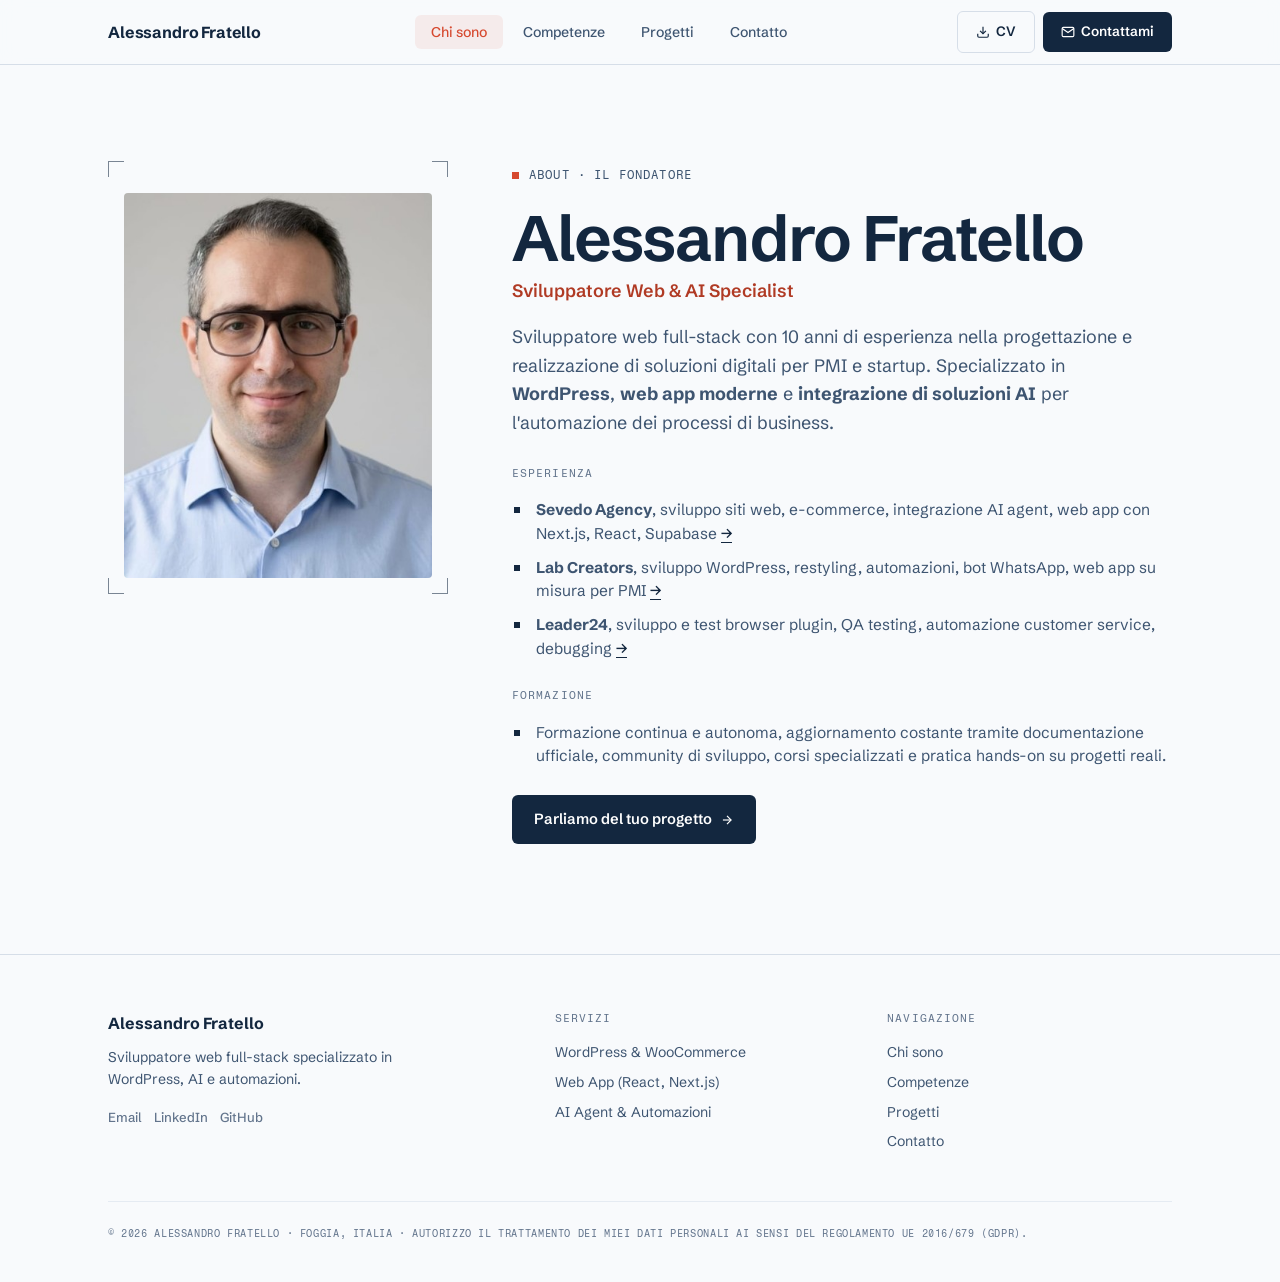
==== commit 7e258975: "Allinea anni di esperienza a 10 in CV PDF/DOCX, CV una pagina e portfolio statico" ====
--- a/alessandro_fratello/index.html
+++ b/alessandro_fratello/index.html
@@ -247,7 +247,7 @@
                 <span class="eyebrow">About &middot; il fondatore</span>
                 <h1 class="about-name">Alessandro Fratello</h1>
                 <p class="about-role">Sviluppatore Web &amp; AI Specialist</p>
-                <p class="about-lead">Sviluppatore web full-stack con 3-5 anni di esperienza nella progettazione e realizzazione di soluzioni digitali per PMI e startup. Specializzato in <strong>WordPress</strong>, <strong>web app moderne</strong> e <strong>integrazione di soluzioni AI</strong> per l'automazione dei processi di business.</p>
+                <p class="about-lead">Sviluppatore web full-stack con 10 anni di esperienza nella progettazione e realizzazione di soluzioni digitali per PMI e startup. Specializzato in <strong>WordPress</strong>, <strong>web app moderne</strong> e <strong>integrazione di soluzioni AI</strong> per l'automazione dei processi di business.</p>
 
                 <h4 class="about-sub">Esperienza</h4>
                 <ul class="about-list">
